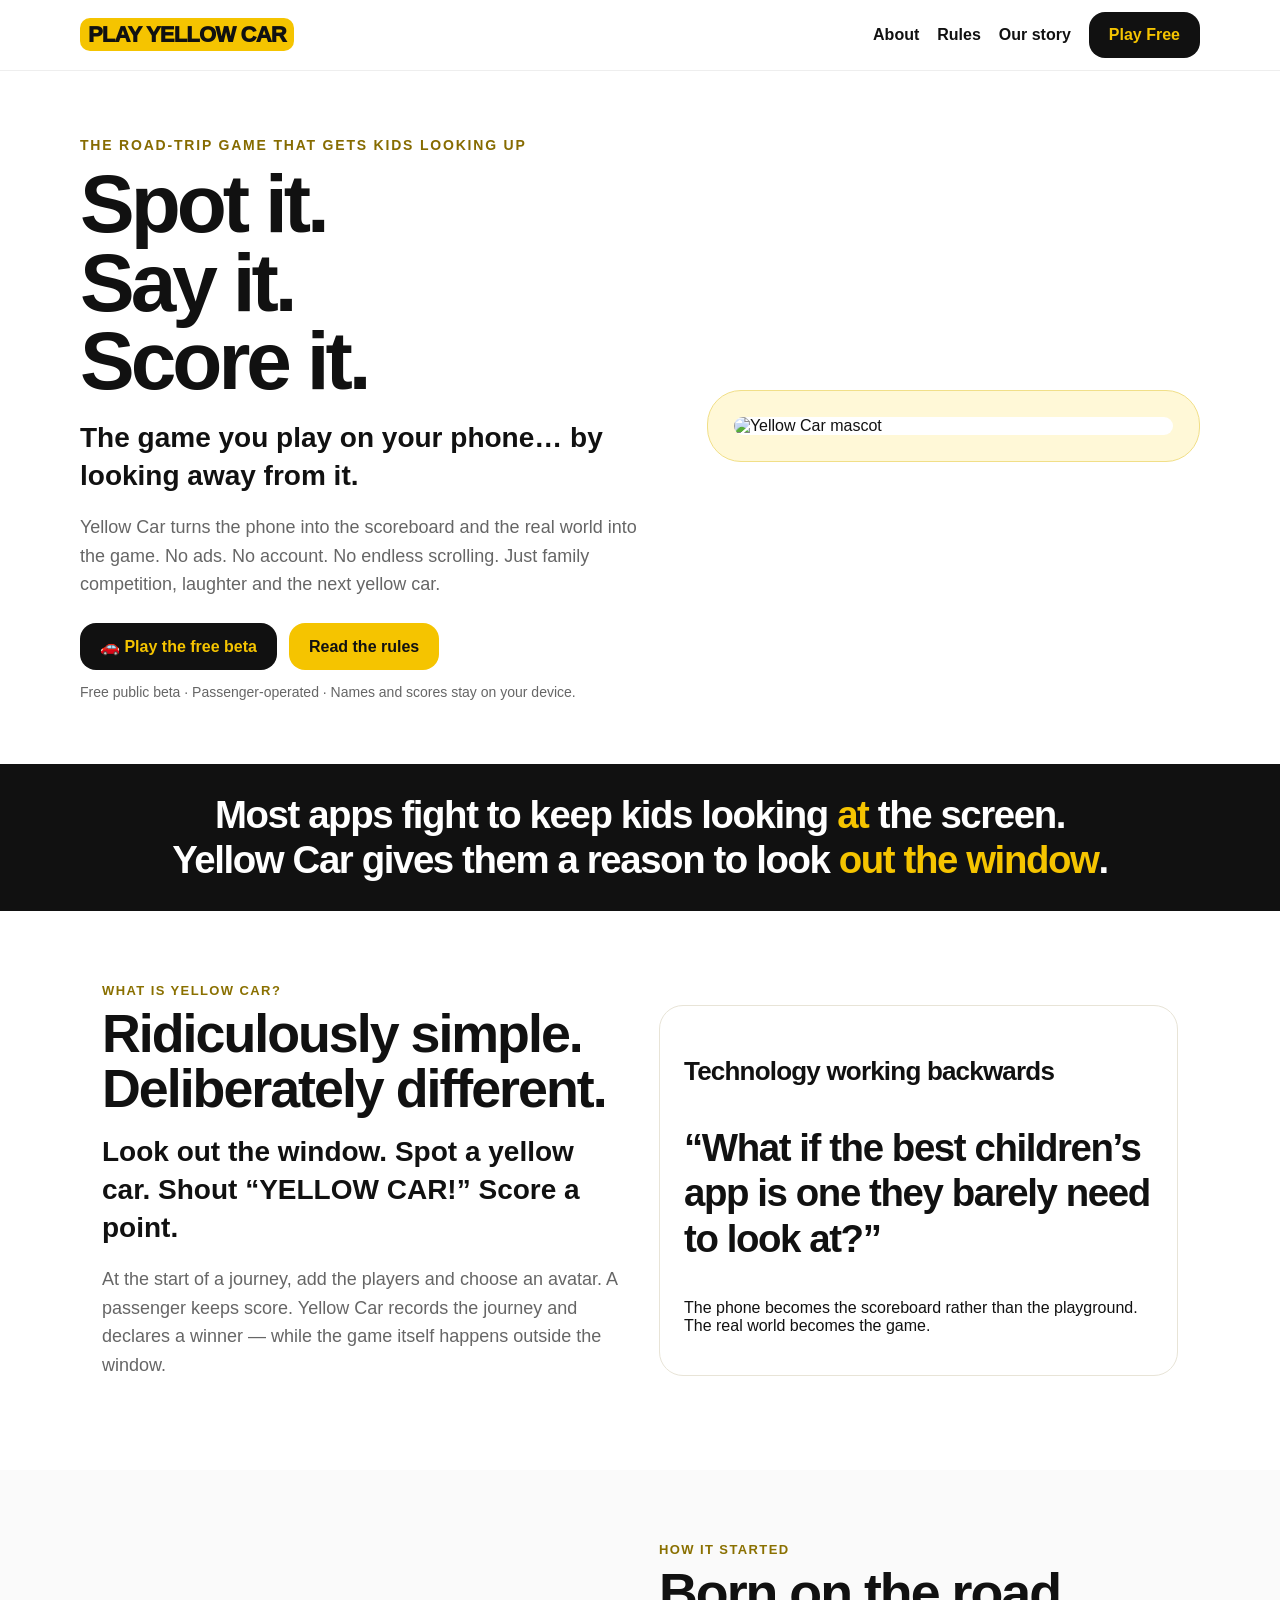
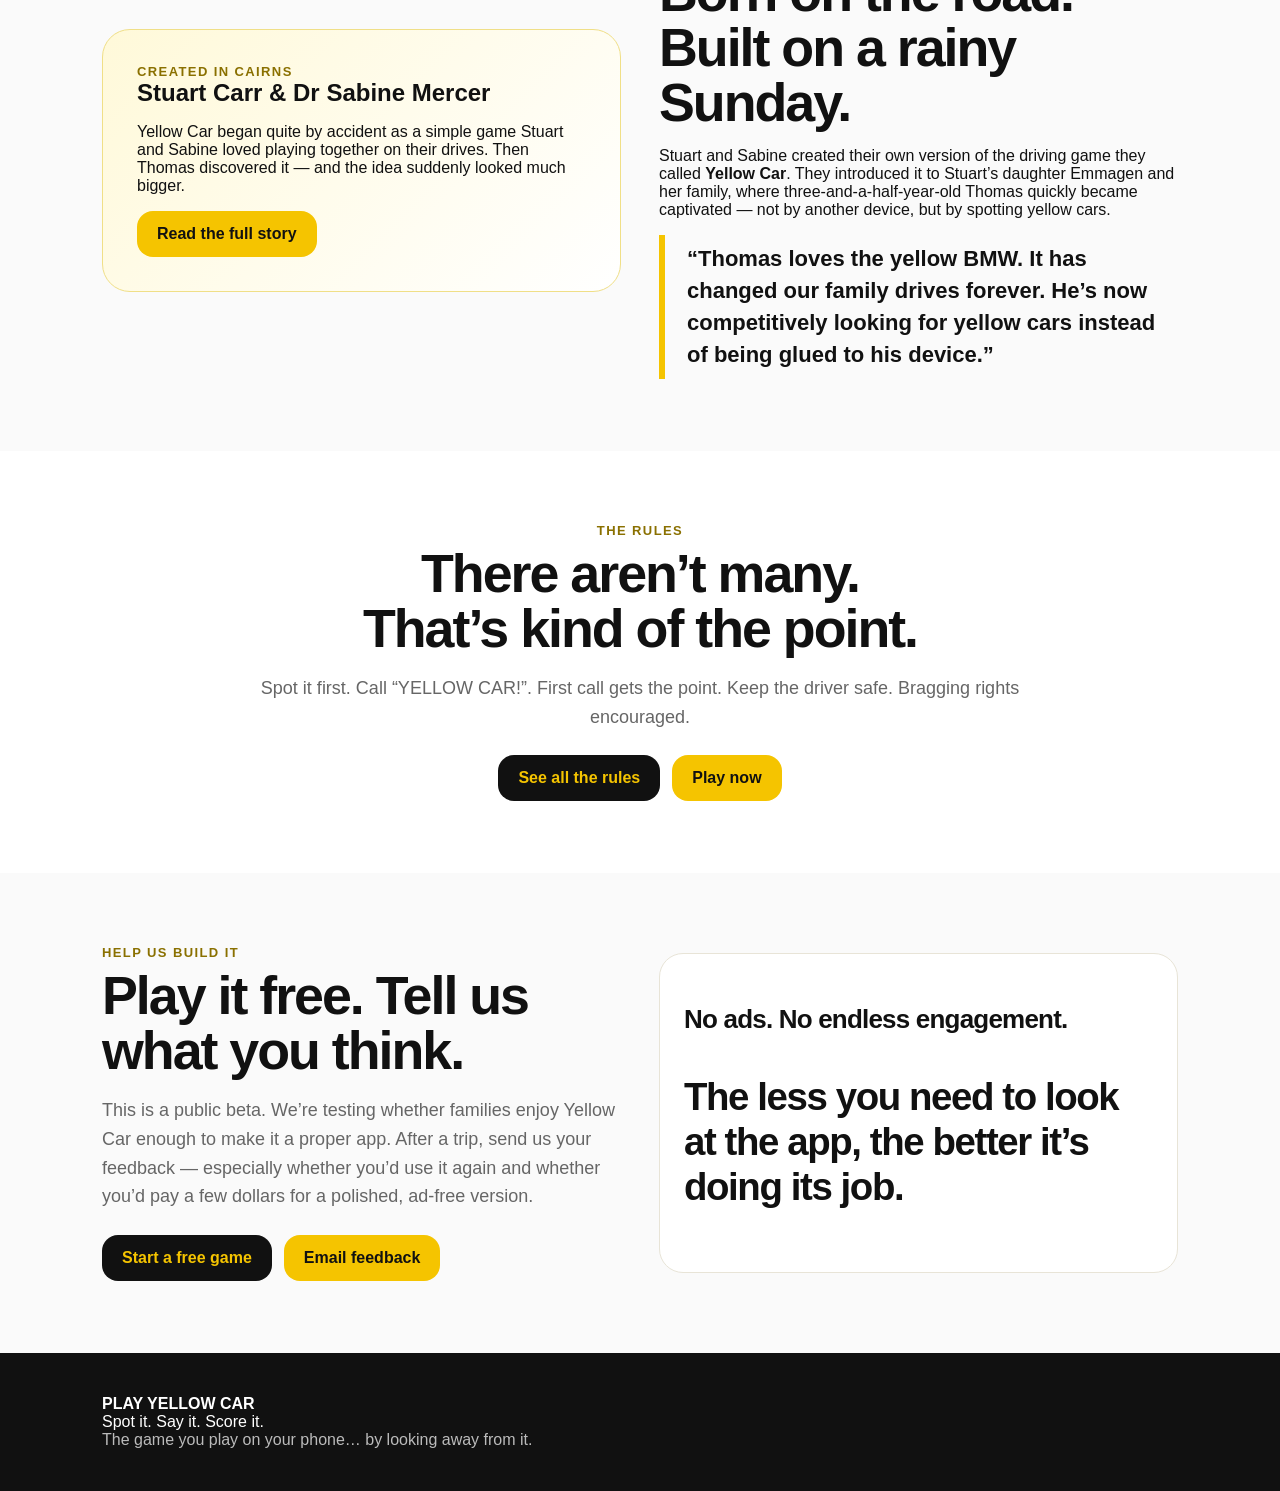
==== index.html @ 07b1abd7 "Add public landing page" ====
<!doctype html>
<html lang="en">
<head>
<meta charset="utf-8"><meta name="viewport" content="width=device-width,initial-scale=1,viewport-fit=cover"><meta name="theme-color" content="#f5c400">
<title>Play Yellow Car — Spot it. Say it. Score it.</title>
<meta name="description" content="The family road-trip game you play on your phone by looking away from it. Play Yellow Car free.">
<link rel="manifest" href="manifest.webmanifest"><link rel="stylesheet" href="styles.css">
<link rel="apple-touch-icon" href="https://raw.githubusercontent.com/thestuminator/Yellow-Car/main/yellow-car-bmw.png">
</head><body>
<nav class="nav"><div class="wrap navin"><a class="brand" href="./"><span>PLAY YELLOW CAR</span></a><div class="navlinks"><a href="#about">About</a><a href="rules/">Rules</a><a href="#story">Our story</a><a class="btn btn-dark" href="play/">Play Free</a></div></div></nav>
<header class="wrap hero">
<div><div class="kicker">The road-trip game that gets kids looking up</div><h1>Spot it.<br>Say it.<br>Score it.</h1><p class="lead">The game you play on your phone… by looking away from it.</p><p class="sublead">Yellow Car turns the phone into the scoreboard and the real world into the game. No ads. No account. No endless scrolling. Just family competition, laughter and the next yellow car.</p><div class="actions"><a class="btn btn-dark" href="play/">🚗 Play the free beta</a><a class="btn btn-yellow" href="rules/">Read the rules</a></div><p class="small">Free public beta · Passenger-operated · Names and scores stay on your device.</p></div>
<div class="hero-card"><img src="https://raw.githubusercontent.com/thestuminator/Yellow-Car/main/yellow-car-bmw.png" alt="Yellow Car mascot"></div>
</header>
<section class="strip"><div class="wrap"><div class="bigquote">Most apps fight to keep kids looking <strong>at</strong> the screen.<br>Yellow Car gives them a reason to look <strong>out the window</strong>.</div></div></section>
<section id="about" class="section"><div class="wrap grid2"><div><div class="eyebrow">What is Yellow Car?</div><h2>Ridiculously simple. Deliberately different.</h2><p class="lead">Look out the window. Spot a yellow car. Shout “YELLOW CAR!” Score a point.</p><p class="sublead">At the start of a journey, add the players and choose an avatar. A passenger keeps score. Yellow Car records the journey and declares a winner — while the game itself happens outside the window.</p></div><div class="card"><h3>Technology working backwards</h3><p class="bigquote">“What if the best children’s app is one they barely need to look at?”</p><p>The phone becomes the scoreboard rather than the playground. The real world becomes the game.</p></div></div></section>
<section id="story" class="section alt"><div class="wrap grid2"><div class="founders"><div class="eyebrow">Created in Cairns</div><strong>Stuart Carr & Dr Sabine Mercer</strong><p>Yellow Car began quite by accident as a simple game Stuart and Sabine loved playing together on their drives. Then Thomas discovered it — and the idea suddenly looked much bigger.</p><a class="btn btn-yellow" href="about/">Read the full story</a></div><div><div class="eyebrow">How it started</div><h2>Born on the road. Built on a rainy Sunday.</h2><p>Stuart and Sabine created their own version of the driving game they called <strong>Yellow Car</strong>. They introduced it to Stuart’s daughter Emmagen and her family, where three-and-a-half-year-old Thomas quickly became captivated — not by another device, but by spotting yellow cars.</p><div class="quote">“Thomas loves the yellow BMW. It has changed our family drives forever. He’s now competitively looking for yellow cars instead of being glued to his device.”</div></div></div></section>
<section class="section"><div class="wrap center"><div class="eyebrow">The rules</div><h2>There aren’t many.<br>That’s kind of the point.</h2><p class="sublead" style="margin:auto">Spot it first. Call “YELLOW CAR!”. First call gets the point. Keep the driver safe. Bragging rights encouraged.</p><div class="actions" style="justify-content:center"><a class="btn btn-dark" href="rules/">See all the rules</a><a class="btn btn-yellow" href="play/">Play now</a></div></div></section>
<section class="section alt"><div class="wrap grid2"><div><div class="eyebrow">Help us build it</div><h2>Play it free. Tell us what you think.</h2><p class="sublead">This is a public beta. We’re testing whether families enjoy Yellow Car enough to make it a proper app. After a trip, send us your feedback — especially whether you’d use it again and whether you’d pay a few dollars for a polished, ad-free version.</p><div class="actions"><a class="btn btn-dark" href="play/">Start a free game</a><a class="btn btn-yellow" href="mailto:feedback@playyellowcar.com?subject=Play%20Yellow%20Car%20Beta%20Feedback">Email feedback</a></div></div><div class="card"><h3>No ads. No endless engagement.</h3><p class="bigquote">The less you need to look at the app, the better it’s doing its job.</p></div></div></section>
<footer class="footer"><div class="wrap"><strong>PLAY YELLOW CAR</strong><br>Spot it. Say it. Score it.<br><span style="color:#bbb">The game you play on your phone… by looking away from it.</span></div></footer>
<script>if('serviceWorker'in navigator)navigator.serviceWorker.register('sw.js');</script>
</body></html>
---- styles.css ----
:root{--yellow:#f5c400;--ink:#111;--muted:#666;--soft:#fff8d7;--line:#e8e4d7}
*{box-sizing:border-box}html{scroll-behavior:smooth}body{margin:0;font-family:-apple-system,BlinkMacSystemFont,"Segoe UI",Roboto,Arial,sans-serif;color:var(--ink);background:#fff}a{color:inherit}img{max-width:100%;display:block}
.wrap{max-width:1120px;margin:auto;padding:0 22px}.nav{position:sticky;top:0;z-index:20;background:rgba(255,255,255,.95);backdrop-filter:blur(12px);border-bottom:1px solid #eee}.navin{display:flex;align-items:center;justify-content:space-between;gap:18px;padding:12px 0}.brand{font-weight:950;letter-spacing:-.8px;text-decoration:none;font-size:22px}.brand span{background:var(--yellow);padding:4px 8px;border-radius:10px}.navlinks{display:flex;gap:18px;align-items:center;flex-wrap:wrap}.navlinks a{text-decoration:none;font-weight:750}
.btn{display:inline-flex;align-items:center;justify-content:center;border:0;border-radius:16px;padding:14px 20px;font-weight:900;text-decoration:none;cursor:pointer}.btn-dark{background:#111;color:var(--yellow)}.btn-yellow{background:var(--yellow);color:#111}
.hero{display:grid;grid-template-columns:1.08fr .92fr;gap:48px;align-items:center;padding:66px 0 50px}.kicker{font-size:14px;text-transform:uppercase;letter-spacing:1.8px;font-weight:900;color:#866b00}h1{font-size:clamp(46px,7vw,82px);line-height:.96;letter-spacing:-4px;margin:12px 0 18px}.lead{font-size:clamp(20px,2.3vw,28px);line-height:1.35;font-weight:760;margin:0 0 14px}.sublead{font-size:18px;line-height:1.6;color:var(--muted);max-width:760px}.hero-card{background:var(--soft);border:1px solid #f1df88;border-radius:34px;padding:26px}.hero-card img{width:100%;border-radius:26px;background:white}.actions{display:flex;gap:12px;flex-wrap:wrap;margin-top:24px}
.strip{background:#111;color:#fff;padding:28px 0}.strip .wrap{text-align:center}.strip strong{color:var(--yellow)}.bigquote{font-size:clamp(26px,3vw,40px);line-height:1.18;font-weight:900;letter-spacing:-1.4px}
.section{padding:72px 0}.section.alt{background:#fafafa}.eyebrow{font-weight:900;color:#8a7000;text-transform:uppercase;letter-spacing:1.4px;font-size:13px}h2{font-size:clamp(34px,4.2vw,54px);letter-spacing:-2px;line-height:1.02;margin:8px 0 18px}h3{font-size:26px;letter-spacing:-.8px}.grid2{display:grid;grid-template-columns:1fr 1fr;gap:38px;align-items:center}.grid3{display:grid;grid-template-columns:repeat(3,1fr);gap:20px}.card{border:1px solid var(--line);border-radius:24px;padding:24px;background:#fff}.quote{border-left:6px solid var(--yellow);padding:8px 0 8px 22px;font-size:22px;font-weight:760;line-height:1.45}.small{font-size:14px;color:var(--muted)}.center{text-align:center}.footer{background:#111;color:#fff;padding:42px 0}.footer a{color:var(--yellow)}
.founders{background:linear-gradient(135deg,#fff9d9,#fff);border:1px solid #f0df87;border-radius:28px;padding:34px}.founders strong{font-size:24px}
.gamewrap{max-width:680px;margin:auto;padding:26px 18px 50px}.gamehead{text-align:center}.mascot{width:min(260px,78vw);margin:4px auto 8px}.panel{border:1px solid #ddd;border-radius:26px;padding:20px;margin-top:16px;background:#fff}.playerrow{display:grid;grid-template-columns:56px 1fr auto;gap:12px;align-items:center;padding:12px 0;border-bottom:1px solid #eee}.avatarbtn{font-size:30px;width:50px;height:50px;border-radius:50%;border:1px solid #ccc;background:#fff}.nameinput{width:100%;font-size:18px;padding:12px 14px;border:1px solid #ccc;border-radius:14px}.remove{border:0;background:#fff;font-size:24px}.avatargrid{display:grid;grid-template-columns:repeat(8,1fr);gap:8px;margin:10px 0}.avatargrid button{font-size:28px;border:1px solid #ddd;border-radius:12px;background:#fff;padding:8px}.gamebar{display:flex;justify-content:space-between;gap:14px;align-items:flex-start}.total{font-size:32px;font-weight:950}.timer{border:1px solid #ddd;border-radius:12px;padding:8px 11px;font-weight:900}.scoreline{display:flex;align-items:center;justify-content:space-between;gap:12px;border:1px solid #ddd;border-radius:20px;padding:14px 16px;margin:10px 0}.scoremeta{font-size:21px;font-weight:900}.plus{width:58px;height:58px;border-radius:50%;border:0;background:var(--yellow);font-size:34px;font-weight:950}.flex2{display:grid;grid-template-columns:1fr 1fr;gap:10px}.hidden{display:none}.feedback label{display:block;font-weight:800;margin:14px 0 6px}.feedback select,.feedback textarea{width:100%;font-size:16px;border:1px solid #ccc;border-radius:12px;padding:12px}.rules{max-width:800px;margin:auto;counter-reset:rule}.rule{display:grid;grid-template-columns:54px 1fr;gap:18px;padding:22px 0;border-bottom:1px solid #eee}.rule:before{counter-increment:rule;content:counter(rule);display:grid;place-items:center;width:46px;height:46px;border-radius:50%;background:var(--yellow);font-weight:950;font-size:20px}.rule h3{margin:0 0 5px}.rule p{margin:0;color:#555;line-height:1.5}
@media(max-width:820px){.hero,.grid2,.grid3{grid-template-columns:1fr}.hero{padding-top:38px}.navlinks a:not(.btn){display:none}h1{letter-spacing:-2.5px}.avatargrid{grid-template-columns:repeat(6,1fr)}}
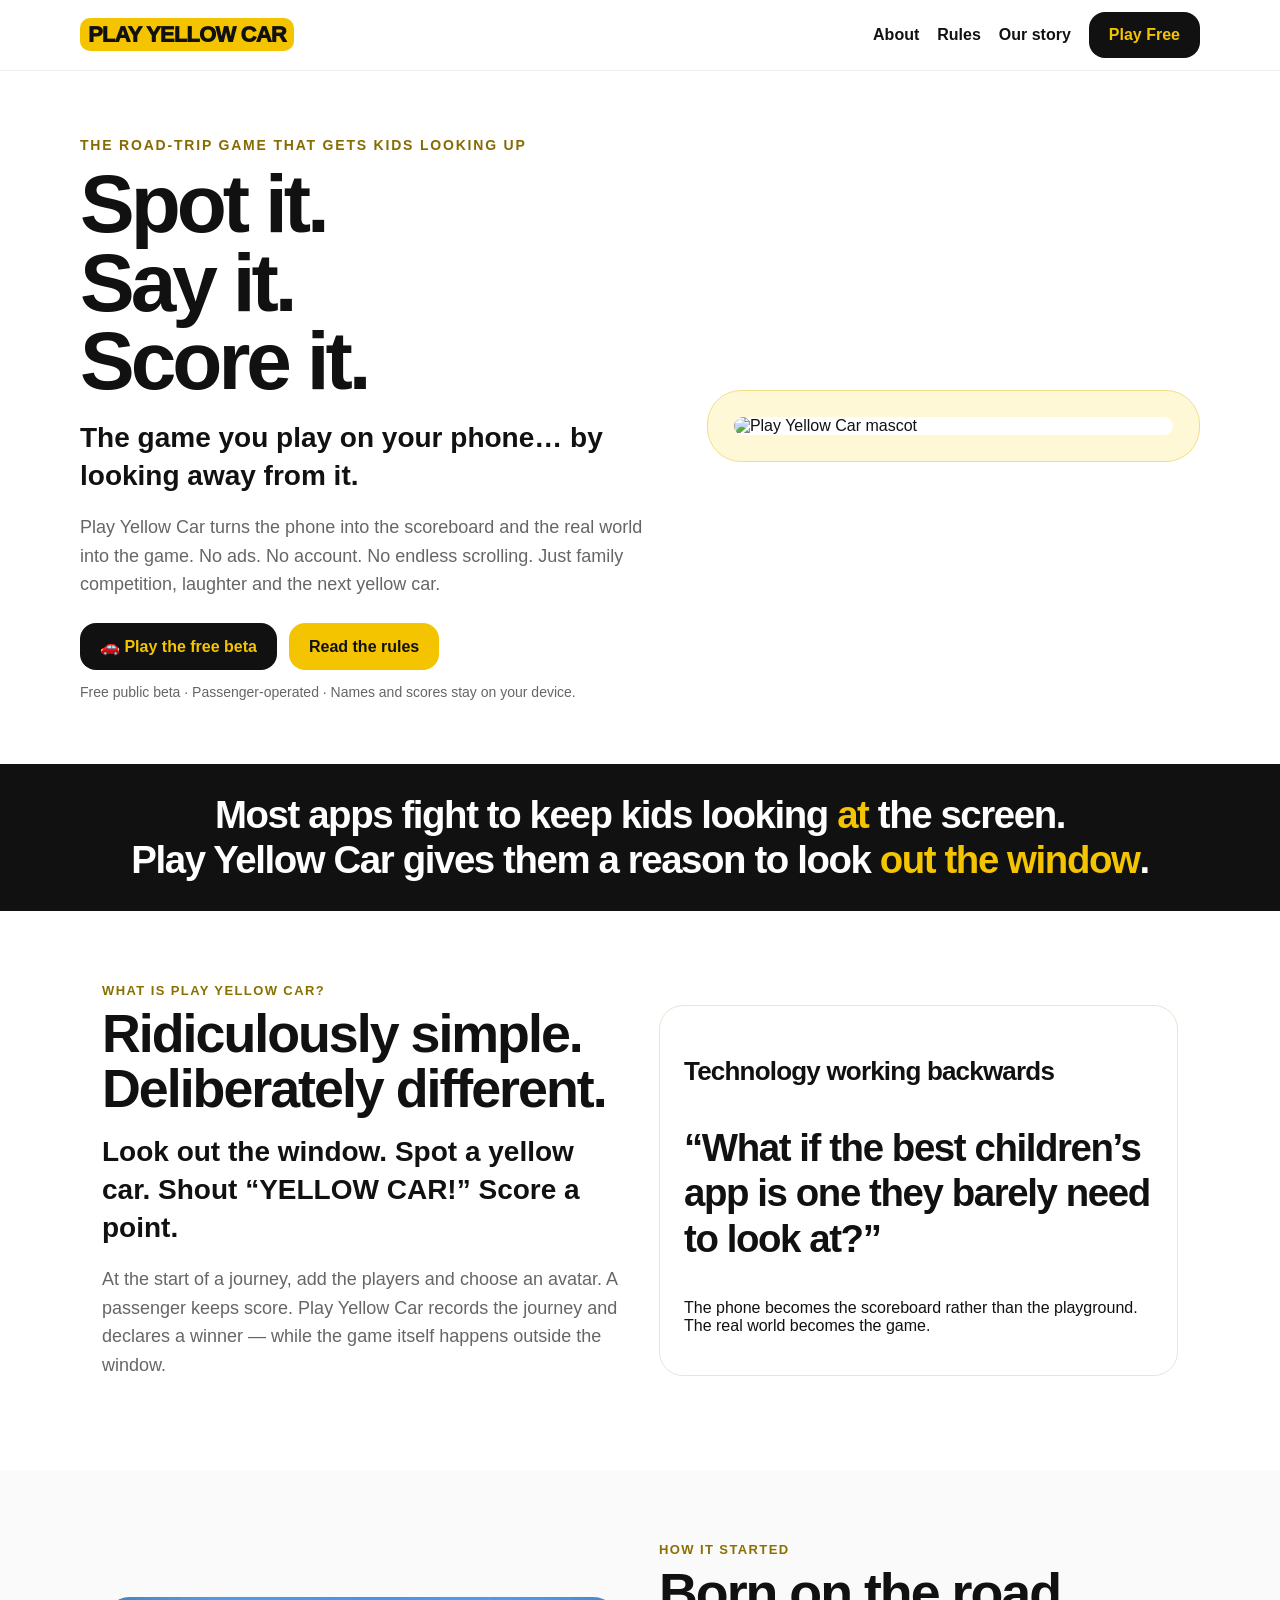
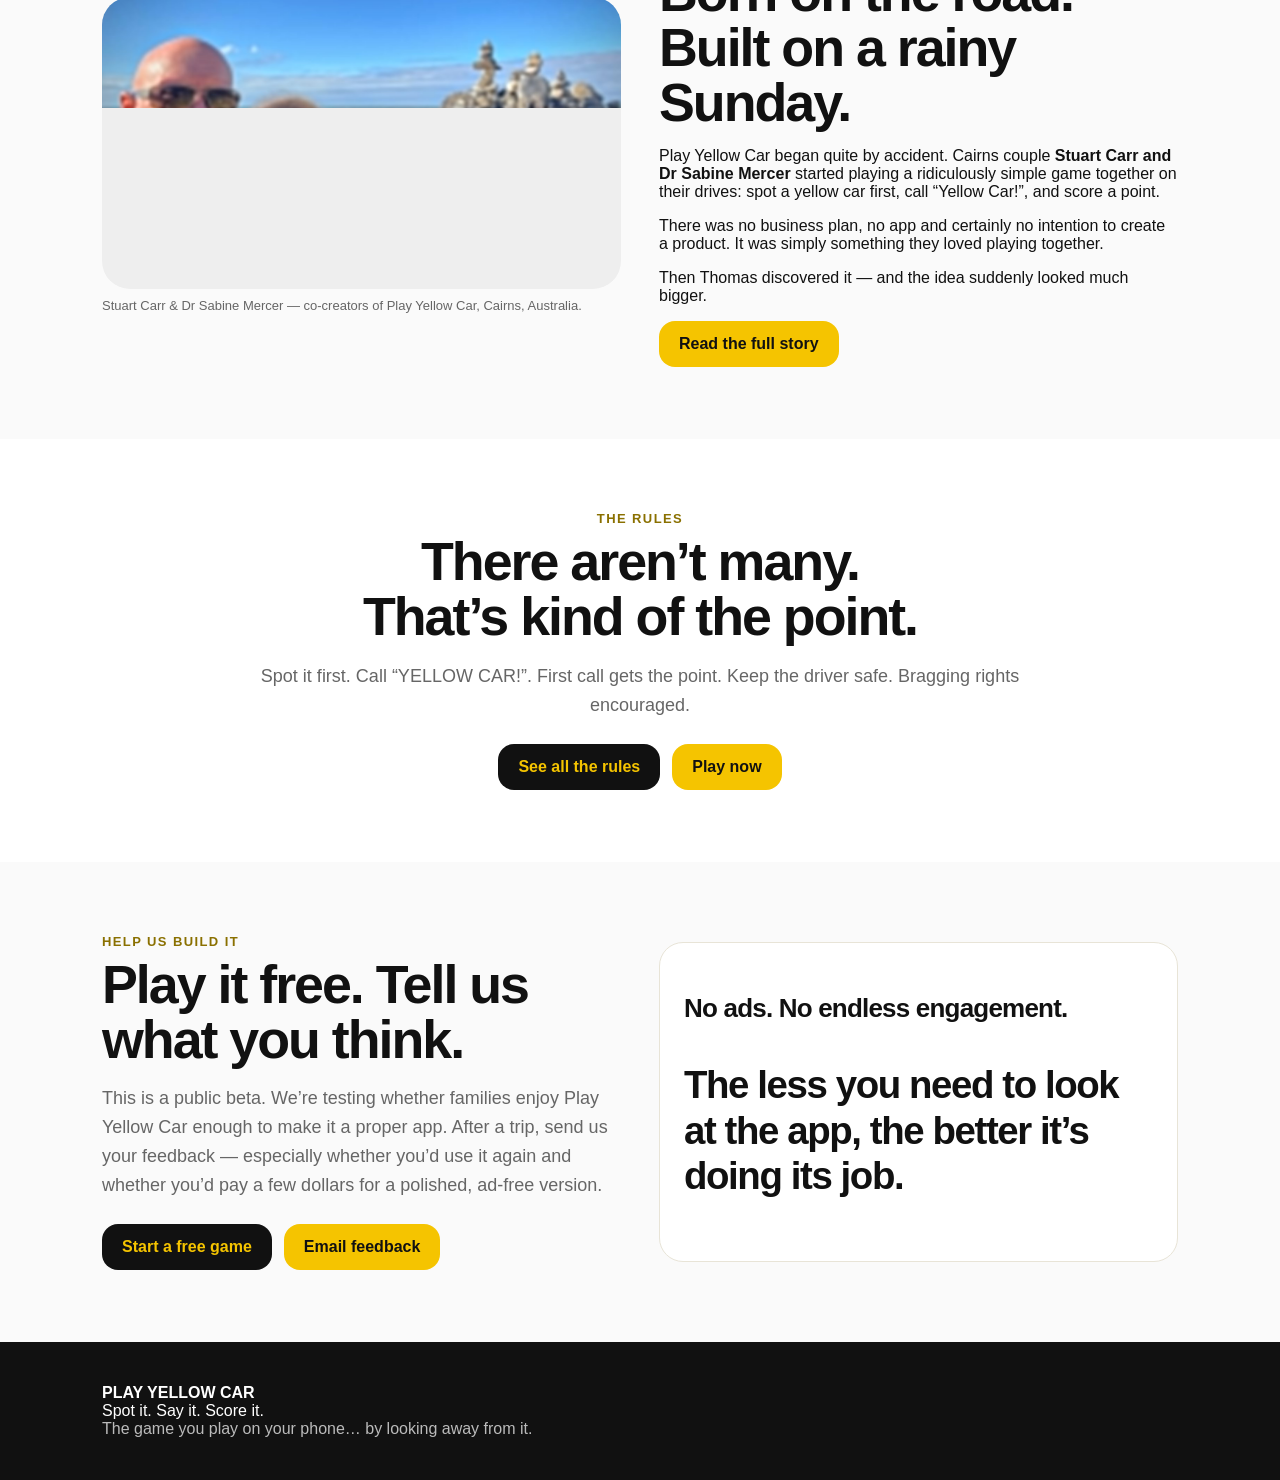
==== commit ec56327b: "Add founders photos and expanded Play Yellow Car story" ====
--- a/index.html
+++ b/index.html
@@ -1,22 +1,12 @@
 <!doctype html>
-<html lang="en">
-<head>
-<meta charset="utf-8"><meta name="viewport" content="width=device-width,initial-scale=1,viewport-fit=cover"><meta name="theme-color" content="#f5c400">
-<title>Play Yellow Car — Spot it. Say it. Score it.</title>
-<meta name="description" content="The family road-trip game you play on your phone by looking away from it. Play Yellow Car free.">
-<link rel="manifest" href="manifest.webmanifest"><link rel="stylesheet" href="styles.css">
-<link rel="apple-touch-icon" href="https://raw.githubusercontent.com/thestuminator/Yellow-Car/main/yellow-car-bmw.png">
-</head><body>
+<html lang="en"><head><meta charset="utf-8"><meta name="viewport" content="width=device-width,initial-scale=1,viewport-fit=cover"><meta name="theme-color" content="#f5c400">
+<title>Play Yellow Car — Spot it. Say it. Score it.</title><meta name="description" content="The family road-trip game you play on your phone by looking away from it. Play Yellow Car free.">
+<link rel="manifest" href="manifest.webmanifest"><link rel="stylesheet" href="styles.css"><link rel="apple-touch-icon" href="https://raw.githubusercontent.com/thestuminator/Yellow-Car/main/yellow-car-bmw.png"></head><body>
 <nav class="nav"><div class="wrap navin"><a class="brand" href="./"><span>PLAY YELLOW CAR</span></a><div class="navlinks"><a href="#about">About</a><a href="rules/">Rules</a><a href="#story">Our story</a><a class="btn btn-dark" href="play/">Play Free</a></div></div></nav>
-<header class="wrap hero">
-<div><div class="kicker">The road-trip game that gets kids looking up</div><h1>Spot it.<br>Say it.<br>Score it.</h1><p class="lead">The game you play on your phone… by looking away from it.</p><p class="sublead">Yellow Car turns the phone into the scoreboard and the real world into the game. No ads. No account. No endless scrolling. Just family competition, laughter and the next yellow car.</p><div class="actions"><a class="btn btn-dark" href="play/">🚗 Play the free beta</a><a class="btn btn-yellow" href="rules/">Read the rules</a></div><p class="small">Free public beta · Passenger-operated · Names and scores stay on your device.</p></div>
-<div class="hero-card"><img src="https://raw.githubusercontent.com/thestuminator/Yellow-Car/main/yellow-car-bmw.png" alt="Yellow Car mascot"></div>
-</header>
-<section class="strip"><div class="wrap"><div class="bigquote">Most apps fight to keep kids looking <strong>at</strong> the screen.<br>Yellow Car gives them a reason to look <strong>out the window</strong>.</div></div></section>
-<section id="about" class="section"><div class="wrap grid2"><div><div class="eyebrow">What is Yellow Car?</div><h2>Ridiculously simple. Deliberately different.</h2><p class="lead">Look out the window. Spot a yellow car. Shout “YELLOW CAR!” Score a point.</p><p class="sublead">At the start of a journey, add the players and choose an avatar. A passenger keeps score. Yellow Car records the journey and declares a winner — while the game itself happens outside the window.</p></div><div class="card"><h3>Technology working backwards</h3><p class="bigquote">“What if the best children’s app is one they barely need to look at?”</p><p>The phone becomes the scoreboard rather than the playground. The real world becomes the game.</p></div></div></section>
-<section id="story" class="section alt"><div class="wrap grid2"><div class="founders"><div class="eyebrow">Created in Cairns</div><strong>Stuart Carr & Dr Sabine Mercer</strong><p>Yellow Car began quite by accident as a simple game Stuart and Sabine loved playing together on their drives. Then Thomas discovered it — and the idea suddenly looked much bigger.</p><a class="btn btn-yellow" href="about/">Read the full story</a></div><div><div class="eyebrow">How it started</div><h2>Born on the road. Built on a rainy Sunday.</h2><p>Stuart and Sabine created their own version of the driving game they called <strong>Yellow Car</strong>. They introduced it to Stuart’s daughter Emmagen and her family, where three-and-a-half-year-old Thomas quickly became captivated — not by another device, but by spotting yellow cars.</p><div class="quote">“Thomas loves the yellow BMW. It has changed our family drives forever. He’s now competitively looking for yellow cars instead of being glued to his device.”</div></div></div></section>
+<header class="wrap hero"><div><div class="kicker">The road-trip game that gets kids looking up</div><h1>Spot it.<br>Say it.<br>Score it.</h1><p class="lead">The game you play on your phone… by looking away from it.</p><p class="sublead">Play Yellow Car turns the phone into the scoreboard and the real world into the game. No ads. No account. No endless scrolling. Just family competition, laughter and the next yellow car.</p><div class="actions"><a class="btn btn-dark" href="play/">🚗 Play the free beta</a><a class="btn btn-yellow" href="rules/">Read the rules</a></div><p class="small">Free public beta · Passenger-operated · Names and scores stay on your device.</p></div><div class="hero-card"><img src="https://raw.githubusercontent.com/thestuminator/Yellow-Car/main/yellow-car-bmw.png" alt="Play Yellow Car mascot"></div></header>
+<section class="strip"><div class="wrap"><div class="bigquote">Most apps fight to keep kids looking <strong>at</strong> the screen.<br>Play Yellow Car gives them a reason to look <strong>out the window</strong>.</div></div></section>
+<section id="about" class="section"><div class="wrap grid2"><div><div class="eyebrow">What is Play Yellow Car?</div><h2>Ridiculously simple. Deliberately different.</h2><p class="lead">Look out the window. Spot a yellow car. Shout “YELLOW CAR!” Score a point.</p><p class="sublead">At the start of a journey, add the players and choose an avatar. A passenger keeps score. Play Yellow Car records the journey and declares a winner — while the game itself happens outside the window.</p></div><div class="card"><h3>Technology working backwards</h3><p class="bigquote">“What if the best children’s app is one they barely need to look at?”</p><p>The phone becomes the scoreboard rather than the playground. The real world becomes the game.</p></div></div></section>
+<section id="story" class="section alt"><div class="wrap grid2"><div><div class="story-photo coast"><img src="assets/founders-coast.jpg" alt="Stuart Carr and Dr Sabine Mercer"></div><div class="caption">Stuart Carr & Dr Sabine Mercer — co-creators of Play Yellow Car, Cairns, Australia.</div></div><div><div class="eyebrow">How it started</div><h2>Born on the road. Built on a rainy Sunday.</h2><p>Play Yellow Car began quite by accident. Cairns couple <strong>Stuart Carr and Dr Sabine Mercer</strong> started playing a ridiculously simple game together on their drives: spot a yellow car first, call “Yellow Car!”, and score a point.</p><p>There was no business plan, no app and certainly no intention to create a product. It was simply something they loved playing together.</p><p>Then Thomas discovered it — and the idea suddenly looked much bigger.</p><a class="btn btn-yellow" href="about/">Read the full story</a></div></div></section>
 <section class="section"><div class="wrap center"><div class="eyebrow">The rules</div><h2>There aren’t many.<br>That’s kind of the point.</h2><p class="sublead" style="margin:auto">Spot it first. Call “YELLOW CAR!”. First call gets the point. Keep the driver safe. Bragging rights encouraged.</p><div class="actions" style="justify-content:center"><a class="btn btn-dark" href="rules/">See all the rules</a><a class="btn btn-yellow" href="play/">Play now</a></div></div></section>
-<section class="section alt"><div class="wrap grid2"><div><div class="eyebrow">Help us build it</div><h2>Play it free. Tell us what you think.</h2><p class="sublead">This is a public beta. We’re testing whether families enjoy Yellow Car enough to make it a proper app. After a trip, send us your feedback — especially whether you’d use it again and whether you’d pay a few dollars for a polished, ad-free version.</p><div class="actions"><a class="btn btn-dark" href="play/">Start a free game</a><a class="btn btn-yellow" href="mailto:feedback@playyellowcar.com?subject=Play%20Yellow%20Car%20Beta%20Feedback">Email feedback</a></div></div><div class="card"><h3>No ads. No endless engagement.</h3><p class="bigquote">The less you need to look at the app, the better it’s doing its job.</p></div></div></section>
-<footer class="footer"><div class="wrap"><strong>PLAY YELLOW CAR</strong><br>Spot it. Say it. Score it.<br><span style="color:#bbb">The game you play on your phone… by looking away from it.</span></div></footer>
-<script>if('serviceWorker'in navigator)navigator.serviceWorker.register('sw.js');</script>
-</body></html>+<section class="section alt"><div class="wrap grid2"><div><div class="eyebrow">Help us build it</div><h2>Play it free. Tell us what you think.</h2><p class="sublead">This is a public beta. We’re testing whether families enjoy Play Yellow Car enough to make it a proper app. After a trip, send us your feedback — especially whether you’d use it again and whether you’d pay a few dollars for a polished, ad-free version.</p><div class="actions"><a class="btn btn-dark" href="play/">Start a free game</a><a class="btn btn-yellow" href="mailto:feedback@playyellowcar.com?subject=Play%20Yellow%20Car%20Beta%20Feedback">Email feedback</a></div></div><div class="card"><h3>No ads. No endless engagement.</h3><p class="bigquote">The less you need to look at the app, the better it’s doing its job.</p></div></div></section>
+<footer class="footer"><div class="wrap"><strong>PLAY YELLOW CAR</strong><br>Spot it. Say it. Score it.<br><span style="color:#bbb">The game you play on your phone… by looking away from it.</span></div></footer><script>if('serviceWorker'in navigator)navigator.serviceWorker.register('sw.js');</script></body></html>
--- a/styles.css
+++ b/styles.css
@@ -5,6 +5,6 @@
 .hero{display:grid;grid-template-columns:1.08fr .92fr;gap:48px;align-items:center;padding:66px 0 50px}.kicker{font-size:14px;text-transform:uppercase;letter-spacing:1.8px;font-weight:900;color:#866b00}h1{font-size:clamp(46px,7vw,82px);line-height:.96;letter-spacing:-4px;margin:12px 0 18px}.lead{font-size:clamp(20px,2.3vw,28px);line-height:1.35;font-weight:760;margin:0 0 14px}.sublead{font-size:18px;line-height:1.6;color:var(--muted);max-width:760px}.hero-card{background:var(--soft);border:1px solid #f1df88;border-radius:34px;padding:26px}.hero-card img{width:100%;border-radius:26px;background:white}.actions{display:flex;gap:12px;flex-wrap:wrap;margin-top:24px}
 .strip{background:#111;color:#fff;padding:28px 0}.strip .wrap{text-align:center}.strip strong{color:var(--yellow)}.bigquote{font-size:clamp(26px,3vw,40px);line-height:1.18;font-weight:900;letter-spacing:-1.4px}
 .section{padding:72px 0}.section.alt{background:#fafafa}.eyebrow{font-weight:900;color:#8a7000;text-transform:uppercase;letter-spacing:1.4px;font-size:13px}h2{font-size:clamp(34px,4.2vw,54px);letter-spacing:-2px;line-height:1.02;margin:8px 0 18px}h3{font-size:26px;letter-spacing:-.8px}.grid2{display:grid;grid-template-columns:1fr 1fr;gap:38px;align-items:center}.grid3{display:grid;grid-template-columns:repeat(3,1fr);gap:20px}.card{border:1px solid var(--line);border-radius:24px;padding:24px;background:#fff}.quote{border-left:6px solid var(--yellow);padding:8px 0 8px 22px;font-size:22px;font-weight:760;line-height:1.45}.small{font-size:14px;color:var(--muted)}.center{text-align:center}.footer{background:#111;color:#fff;padding:42px 0}.footer a{color:var(--yellow)}
-.founders{background:linear-gradient(135deg,#fff9d9,#fff);border:1px solid #f0df87;border-radius:28px;padding:34px}.founders strong{font-size:24px}
+.founders{background:linear-gradient(135deg,#fff9d9,#fff);border:1px solid #f0df87;border-radius:28px;padding:34px}.founders strong{font-size:24px}.story-photo{border-radius:28px;overflow:hidden;background:#eee}.story-photo img{width:100%;height:100%;object-fit:cover}.story-photo.coast{aspect-ratio:16/9}.story-photo.portrait{aspect-ratio:5/4}.caption{font-size:13px;color:var(--muted);margin-top:9px}.story-body{max-width:820px;margin:0 auto}.story-body p{font-size:18px;line-height:1.7}.pull{font-size:clamp(26px,3vw,38px);font-weight:900;line-height:1.18;letter-spacing:-1.2px;margin:34px 0}.founder-name{font-size:clamp(28px,3vw,40px);font-weight:950;letter-spacing:-1.2px;margin:8px 0}
 .gamewrap{max-width:680px;margin:auto;padding:26px 18px 50px}.gamehead{text-align:center}.mascot{width:min(260px,78vw);margin:4px auto 8px}.panel{border:1px solid #ddd;border-radius:26px;padding:20px;margin-top:16px;background:#fff}.playerrow{display:grid;grid-template-columns:56px 1fr auto;gap:12px;align-items:center;padding:12px 0;border-bottom:1px solid #eee}.avatarbtn{font-size:30px;width:50px;height:50px;border-radius:50%;border:1px solid #ccc;background:#fff}.nameinput{width:100%;font-size:18px;padding:12px 14px;border:1px solid #ccc;border-radius:14px}.remove{border:0;background:#fff;font-size:24px}.avatargrid{display:grid;grid-template-columns:repeat(8,1fr);gap:8px;margin:10px 0}.avatargrid button{font-size:28px;border:1px solid #ddd;border-radius:12px;background:#fff;padding:8px}.gamebar{display:flex;justify-content:space-between;gap:14px;align-items:flex-start}.total{font-size:32px;font-weight:950}.timer{border:1px solid #ddd;border-radius:12px;padding:8px 11px;font-weight:900}.scoreline{display:flex;align-items:center;justify-content:space-between;gap:12px;border:1px solid #ddd;border-radius:20px;padding:14px 16px;margin:10px 0}.scoremeta{font-size:21px;font-weight:900}.plus{width:58px;height:58px;border-radius:50%;border:0;background:var(--yellow);font-size:34px;font-weight:950}.flex2{display:grid;grid-template-columns:1fr 1fr;gap:10px}.hidden{display:none}.feedback label{display:block;font-weight:800;margin:14px 0 6px}.feedback select,.feedback textarea{width:100%;font-size:16px;border:1px solid #ccc;border-radius:12px;padding:12px}.rules{max-width:800px;margin:auto;counter-reset:rule}.rule{display:grid;grid-template-columns:54px 1fr;gap:18px;padding:22px 0;border-bottom:1px solid #eee}.rule:before{counter-increment:rule;content:counter(rule);display:grid;place-items:center;width:46px;height:46px;border-radius:50%;background:var(--yellow);font-weight:950;font-size:20px}.rule h3{margin:0 0 5px}.rule p{margin:0;color:#555;line-height:1.5}
-@media(max-width:820px){.hero,.grid2,.grid3{grid-template-columns:1fr}.hero{padding-top:38px}.navlinks a:not(.btn){display:none}h1{letter-spacing:-2.5px}.avatargrid{grid-template-columns:repeat(6,1fr)}}+@media(max-width:820px){.hero,.grid2,.grid3{grid-template-columns:1fr}.hero{padding-top:38px}.navlinks a:not(.btn){display:none}h1{letter-spacing:-2.5px}.avatargrid{grid-template-columns:repeat(6,1fr)}.story-photo.coast,.story-photo.portrait{aspect-ratio:auto}}
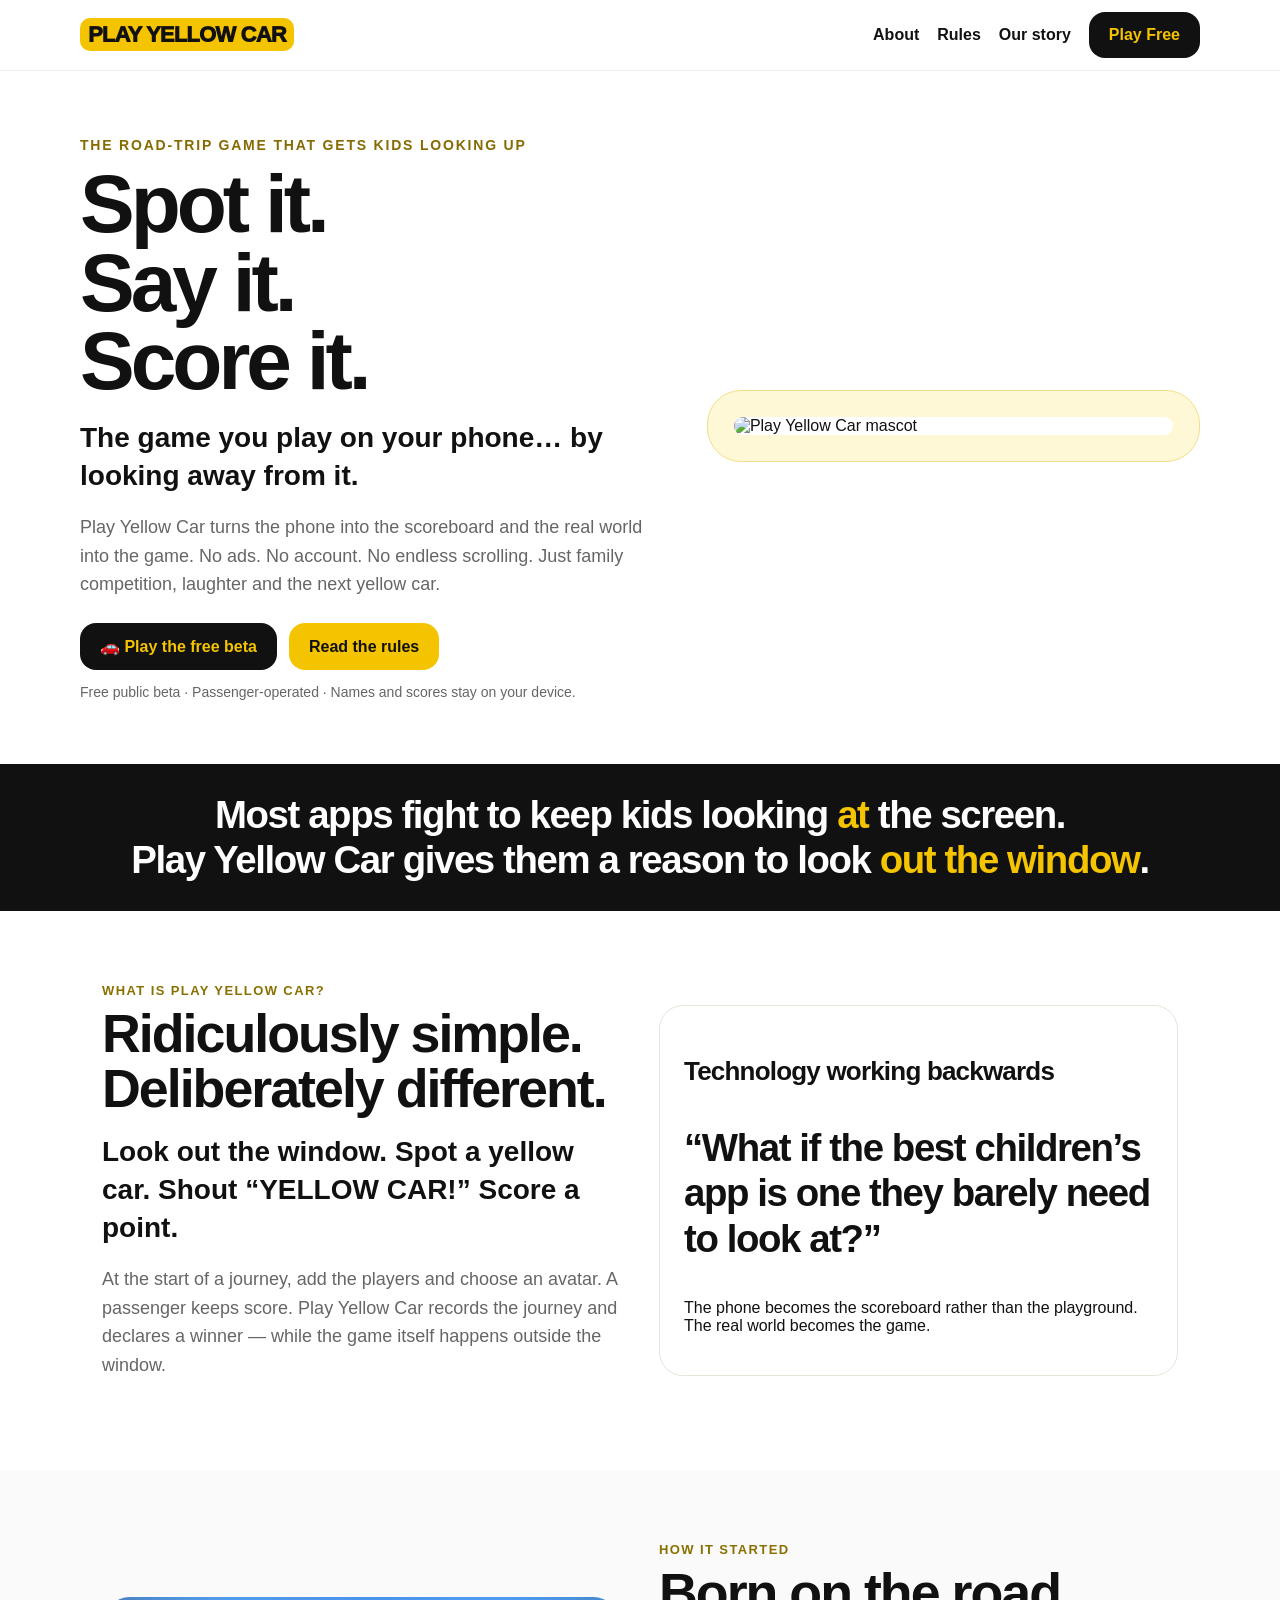
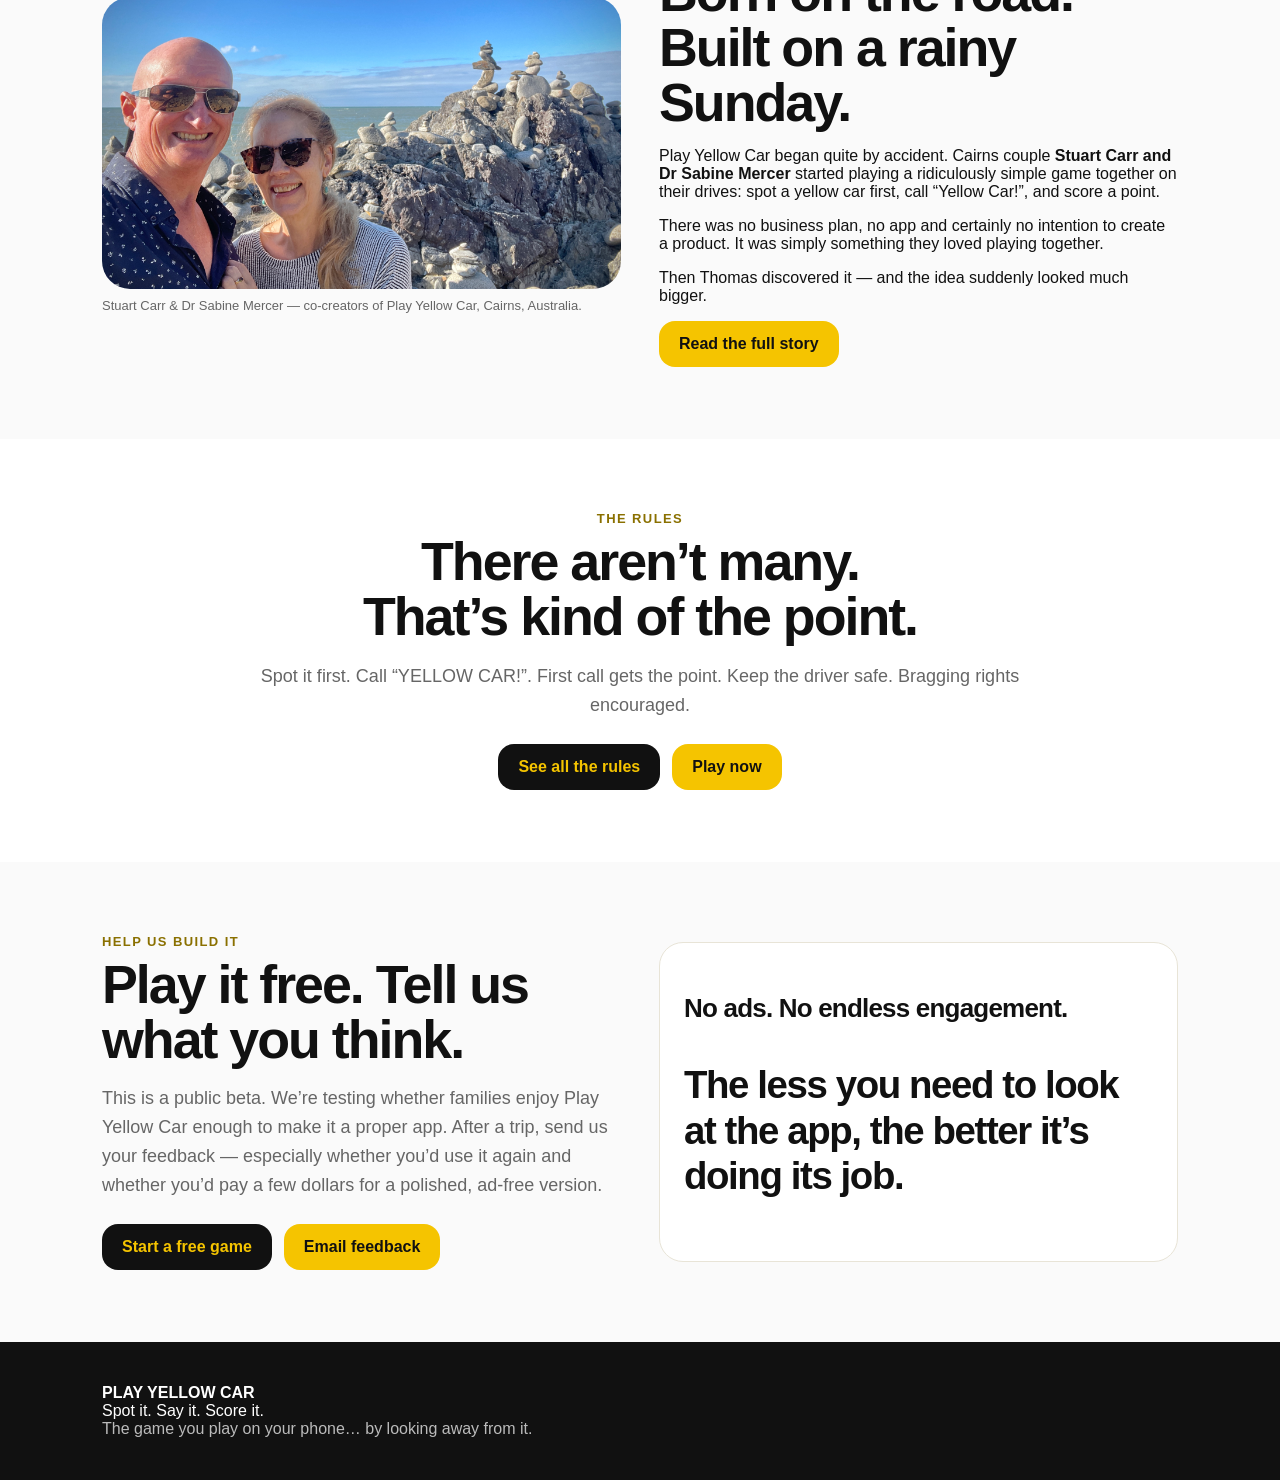
==== commit 1090390d: "Use full-resolution founders coast photo" ====
--- a/index.html
+++ b/index.html
@@ -6,7 +6,7 @@
 <header class="wrap hero"><div><div class="kicker">The road-trip game that gets kids looking up</div><h1>Spot it.<br>Say it.<br>Score it.</h1><p class="lead">The game you play on your phone… by looking away from it.</p><p class="sublead">Play Yellow Car turns the phone into the scoreboard and the real world into the game. No ads. No account. No endless scrolling. Just family competition, laughter and the next yellow car.</p><div class="actions"><a class="btn btn-dark" href="play/">🚗 Play the free beta</a><a class="btn btn-yellow" href="rules/">Read the rules</a></div><p class="small">Free public beta · Passenger-operated · Names and scores stay on your device.</p></div><div class="hero-card"><img src="https://raw.githubusercontent.com/thestuminator/Yellow-Car/main/yellow-car-bmw.png" alt="Play Yellow Car mascot"></div></header>
 <section class="strip"><div class="wrap"><div class="bigquote">Most apps fight to keep kids looking <strong>at</strong> the screen.<br>Play Yellow Car gives them a reason to look <strong>out the window</strong>.</div></div></section>
 <section id="about" class="section"><div class="wrap grid2"><div><div class="eyebrow">What is Play Yellow Car?</div><h2>Ridiculously simple. Deliberately different.</h2><p class="lead">Look out the window. Spot a yellow car. Shout “YELLOW CAR!” Score a point.</p><p class="sublead">At the start of a journey, add the players and choose an avatar. A passenger keeps score. Play Yellow Car records the journey and declares a winner — while the game itself happens outside the window.</p></div><div class="card"><h3>Technology working backwards</h3><p class="bigquote">“What if the best children’s app is one they barely need to look at?”</p><p>The phone becomes the scoreboard rather than the playground. The real world becomes the game.</p></div></div></section>
-<section id="story" class="section alt"><div class="wrap grid2"><div><div class="story-photo coast"><img src="assets/founders-coast.jpg" alt="Stuart Carr and Dr Sabine Mercer"></div><div class="caption">Stuart Carr & Dr Sabine Mercer — co-creators of Play Yellow Car, Cairns, Australia.</div></div><div><div class="eyebrow">How it started</div><h2>Born on the road. Built on a rainy Sunday.</h2><p>Play Yellow Car began quite by accident. Cairns couple <strong>Stuart Carr and Dr Sabine Mercer</strong> started playing a ridiculously simple game together on their drives: spot a yellow car first, call “Yellow Car!”, and score a point.</p><p>There was no business plan, no app and certainly no intention to create a product. It was simply something they loved playing together.</p><p>Then Thomas discovered it — and the idea suddenly looked much bigger.</p><a class="btn btn-yellow" href="about/">Read the full story</a></div></div></section>
+<section id="story" class="section alt"><div class="wrap grid2"><div><div class="story-photo coast"><img src="assets/founders-coast-original.jpg.JPG" alt="Stuart Carr and Dr Sabine Mercer"></div><div class="caption">Stuart Carr & Dr Sabine Mercer — co-creators of Play Yellow Car, Cairns, Australia.</div></div><div><div class="eyebrow">How it started</div><h2>Born on the road. Built on a rainy Sunday.</h2><p>Play Yellow Car began quite by accident. Cairns couple <strong>Stuart Carr and Dr Sabine Mercer</strong> started playing a ridiculously simple game together on their drives: spot a yellow car first, call “Yellow Car!”, and score a point.</p><p>There was no business plan, no app and certainly no intention to create a product. It was simply something they loved playing together.</p><p>Then Thomas discovered it — and the idea suddenly looked much bigger.</p><a class="btn btn-yellow" href="about/">Read the full story</a></div></div></section>
 <section class="section"><div class="wrap center"><div class="eyebrow">The rules</div><h2>There aren’t many.<br>That’s kind of the point.</h2><p class="sublead" style="margin:auto">Spot it first. Call “YELLOW CAR!”. First call gets the point. Keep the driver safe. Bragging rights encouraged.</p><div class="actions" style="justify-content:center"><a class="btn btn-dark" href="rules/">See all the rules</a><a class="btn btn-yellow" href="play/">Play now</a></div></div></section>
 <section class="section alt"><div class="wrap grid2"><div><div class="eyebrow">Help us build it</div><h2>Play it free. Tell us what you think.</h2><p class="sublead">This is a public beta. We’re testing whether families enjoy Play Yellow Car enough to make it a proper app. After a trip, send us your feedback — especially whether you’d use it again and whether you’d pay a few dollars for a polished, ad-free version.</p><div class="actions"><a class="btn btn-dark" href="play/">Start a free game</a><a class="btn btn-yellow" href="mailto:feedback@playyellowcar.com?subject=Play%20Yellow%20Car%20Beta%20Feedback">Email feedback</a></div></div><div class="card"><h3>No ads. No endless engagement.</h3><p class="bigquote">The less you need to look at the app, the better it’s doing its job.</p></div></div></section>
 <footer class="footer"><div class="wrap"><strong>PLAY YELLOW CAR</strong><br>Spot it. Say it. Score it.<br><span style="color:#bbb">The game you play on your phone… by looking away from it.</span></div></footer><script>if('serviceWorker'in navigator)navigator.serviceWorker.register('sw.js');</script></body></html>
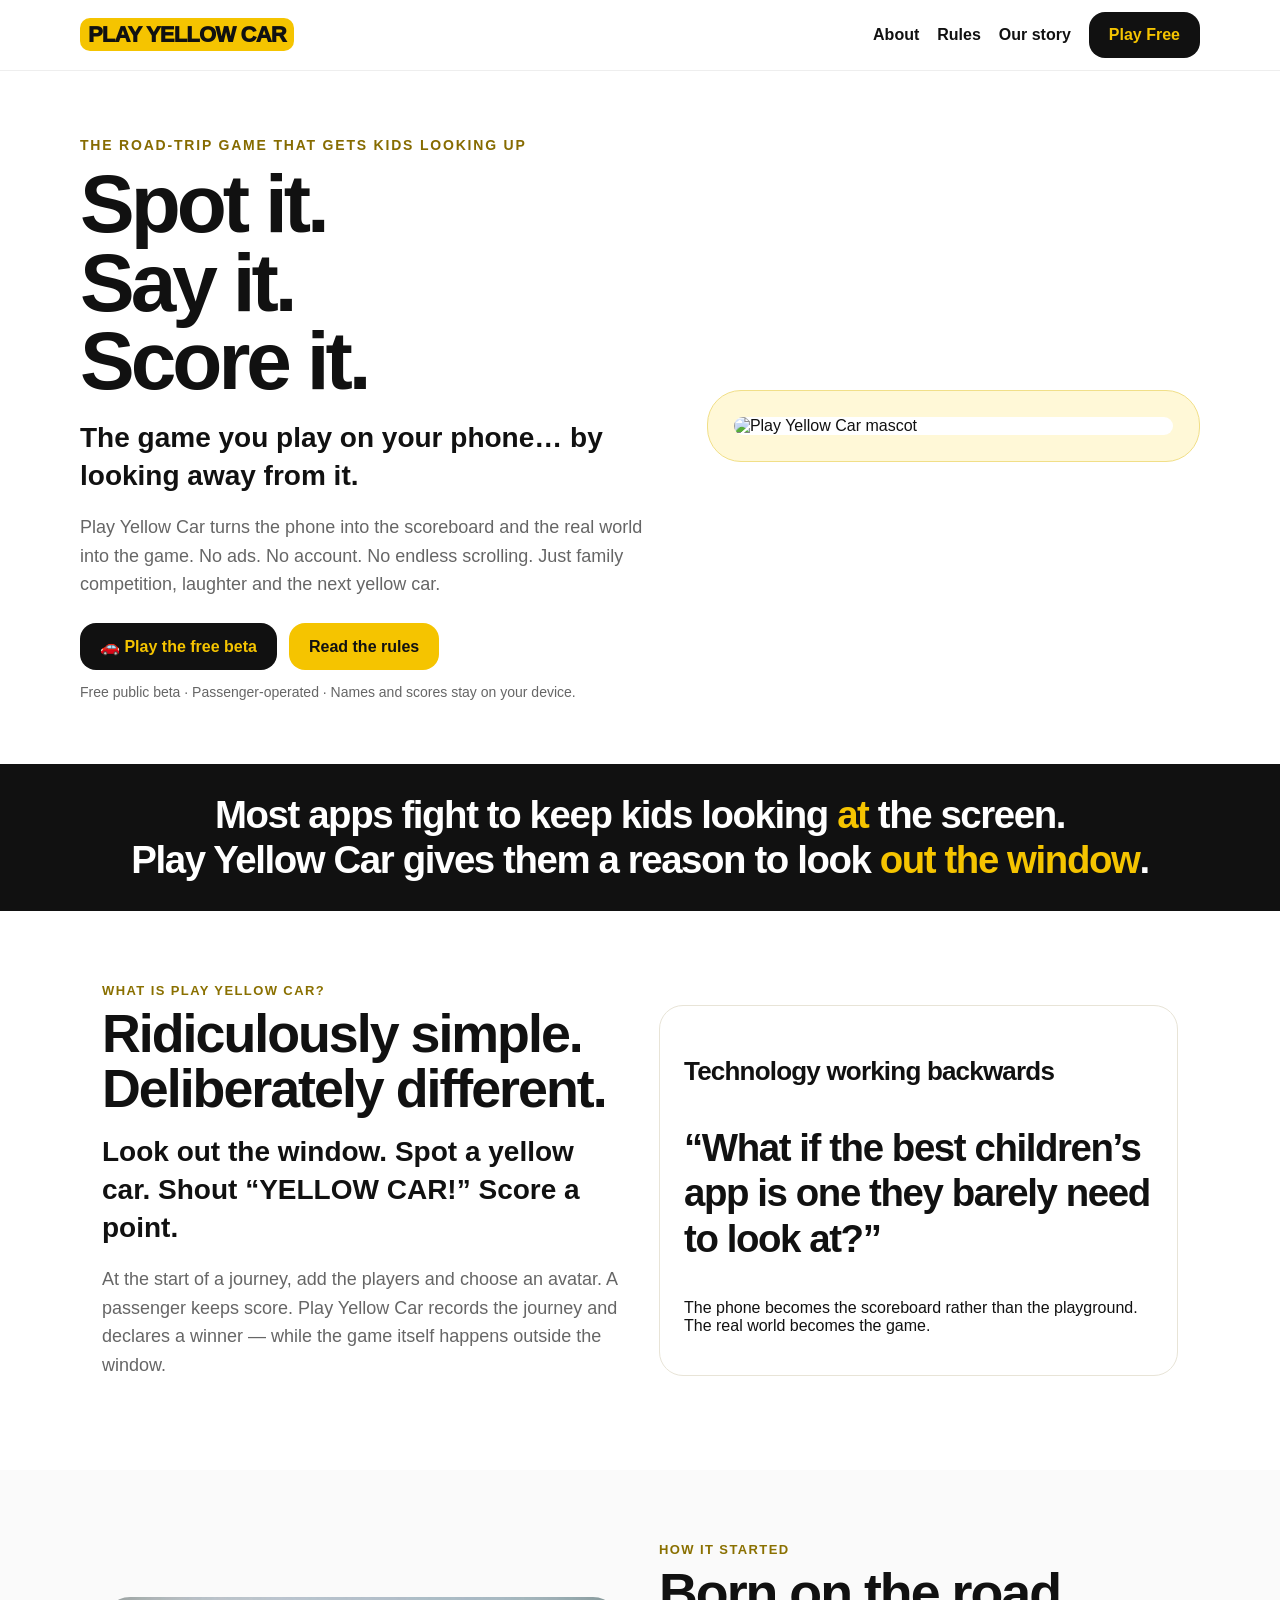
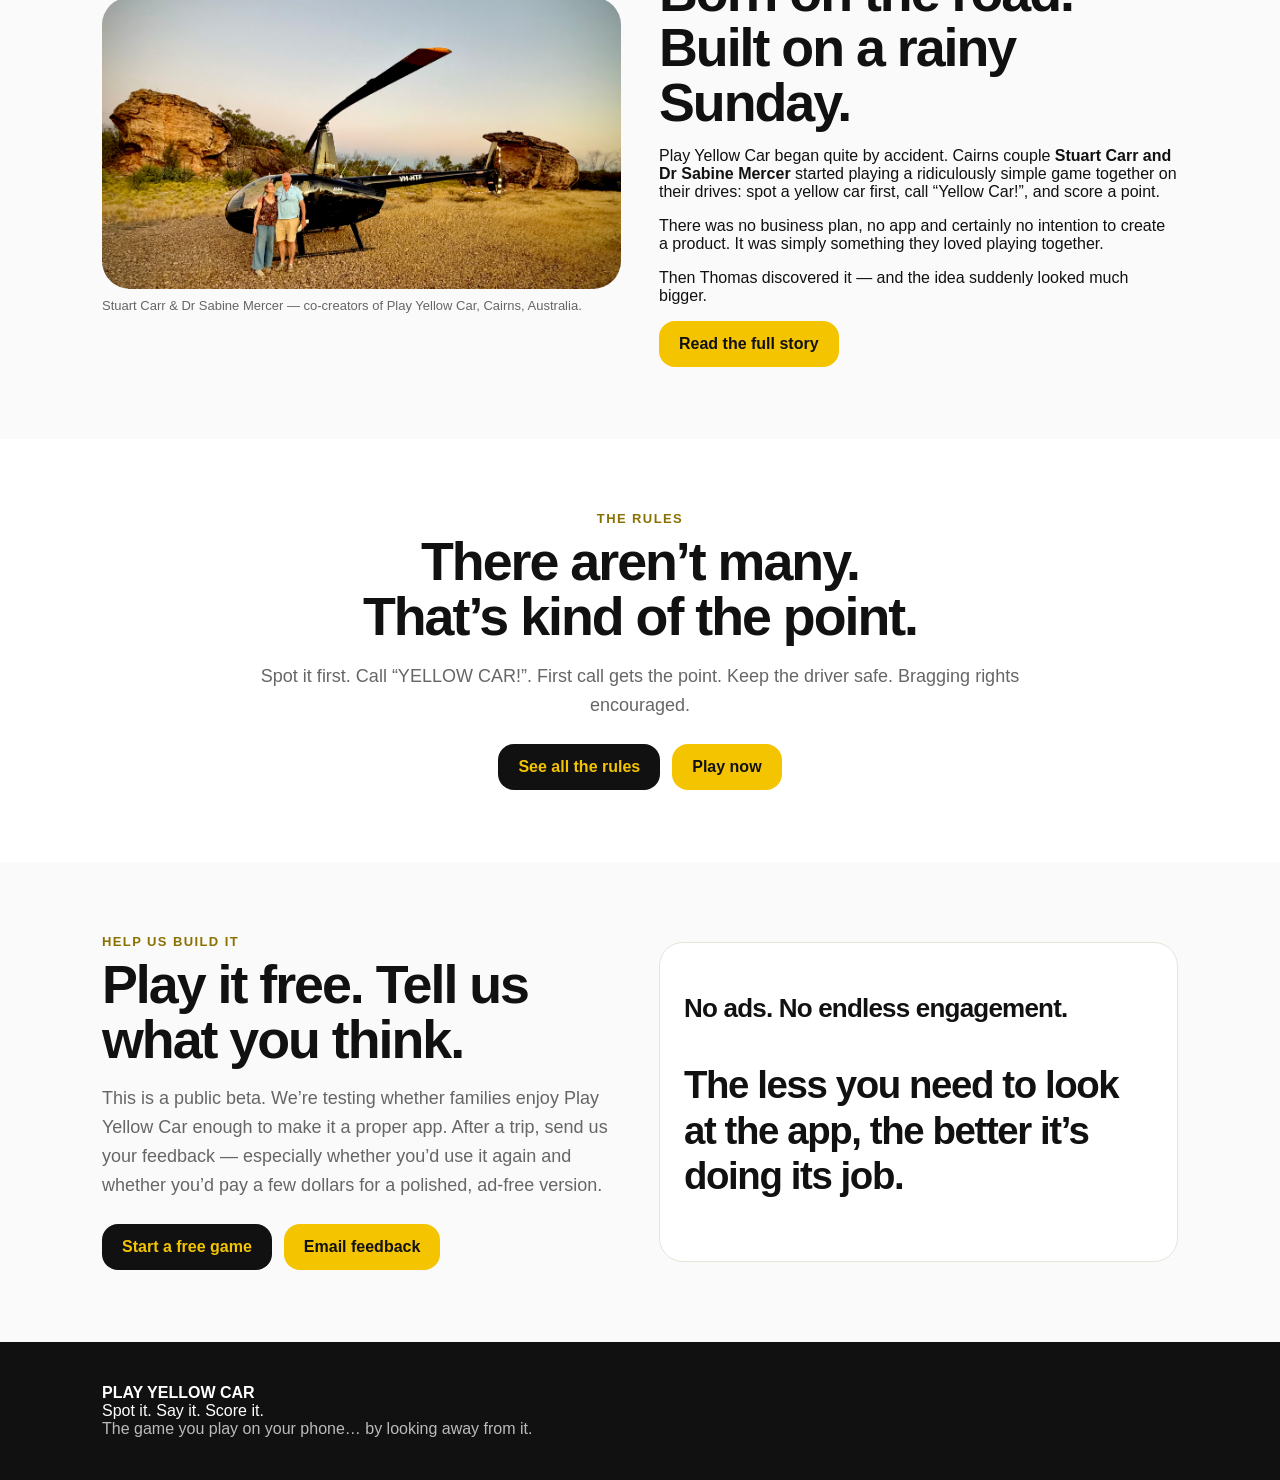
==== commit f3992e7d: "Use helicopter founders photo across site" ====
--- a/index.html
+++ b/index.html
@@ -6,7 +6,7 @@
 <header class="wrap hero"><div><div class="kicker">The road-trip game that gets kids looking up</div><h1>Spot it.<br>Say it.<br>Score it.</h1><p class="lead">The game you play on your phone… by looking away from it.</p><p class="sublead">Play Yellow Car turns the phone into the scoreboard and the real world into the game. No ads. No account. No endless scrolling. Just family competition, laughter and the next yellow car.</p><div class="actions"><a class="btn btn-dark" href="play/">🚗 Play the free beta</a><a class="btn btn-yellow" href="rules/">Read the rules</a></div><p class="small">Free public beta · Passenger-operated · Names and scores stay on your device.</p></div><div class="hero-card"><img src="https://raw.githubusercontent.com/thestuminator/Yellow-Car/main/yellow-car-bmw.png" alt="Play Yellow Car mascot"></div></header>
 <section class="strip"><div class="wrap"><div class="bigquote">Most apps fight to keep kids looking <strong>at</strong> the screen.<br>Play Yellow Car gives them a reason to look <strong>out the window</strong>.</div></div></section>
 <section id="about" class="section"><div class="wrap grid2"><div><div class="eyebrow">What is Play Yellow Car?</div><h2>Ridiculously simple. Deliberately different.</h2><p class="lead">Look out the window. Spot a yellow car. Shout “YELLOW CAR!” Score a point.</p><p class="sublead">At the start of a journey, add the players and choose an avatar. A passenger keeps score. Play Yellow Car records the journey and declares a winner — while the game itself happens outside the window.</p></div><div class="card"><h3>Technology working backwards</h3><p class="bigquote">“What if the best children’s app is one they barely need to look at?”</p><p>The phone becomes the scoreboard rather than the playground. The real world becomes the game.</p></div></div></section>
-<section id="story" class="section alt"><div class="wrap grid2"><div><div class="story-photo coast"><img src="assets/founders-coast-original.jpg.JPG" alt="Stuart Carr and Dr Sabine Mercer"></div><div class="caption">Stuart Carr & Dr Sabine Mercer — co-creators of Play Yellow Car, Cairns, Australia.</div></div><div><div class="eyebrow">How it started</div><h2>Born on the road. Built on a rainy Sunday.</h2><p>Play Yellow Car began quite by accident. Cairns couple <strong>Stuart Carr and Dr Sabine Mercer</strong> started playing a ridiculously simple game together on their drives: spot a yellow car first, call “Yellow Car!”, and score a point.</p><p>There was no business plan, no app and certainly no intention to create a product. It was simply something they loved playing together.</p><p>Then Thomas discovered it — and the idea suddenly looked much bigger.</p><a class="btn btn-yellow" href="about/">Read the full story</a></div></div></section>
+<section id="story" class="section alt"><div class="wrap grid2"><div><div class="story-photo coast"><img src="assets/IMG_9187.JPG" alt="Stuart Carr and Dr Sabine Mercer"></div><div class="caption">Stuart Carr & Dr Sabine Mercer — co-creators of Play Yellow Car, Cairns, Australia.</div></div><div><div class="eyebrow">How it started</div><h2>Born on the road. Built on a rainy Sunday.</h2><p>Play Yellow Car began quite by accident. Cairns couple <strong>Stuart Carr and Dr Sabine Mercer</strong> started playing a ridiculously simple game together on their drives: spot a yellow car first, call “Yellow Car!”, and score a point.</p><p>There was no business plan, no app and certainly no intention to create a product. It was simply something they loved playing together.</p><p>Then Thomas discovered it — and the idea suddenly looked much bigger.</p><a class="btn btn-yellow" href="about/">Read the full story</a></div></div></section>
 <section class="section"><div class="wrap center"><div class="eyebrow">The rules</div><h2>There aren’t many.<br>That’s kind of the point.</h2><p class="sublead" style="margin:auto">Spot it first. Call “YELLOW CAR!”. First call gets the point. Keep the driver safe. Bragging rights encouraged.</p><div class="actions" style="justify-content:center"><a class="btn btn-dark" href="rules/">See all the rules</a><a class="btn btn-yellow" href="play/">Play now</a></div></div></section>
 <section class="section alt"><div class="wrap grid2"><div><div class="eyebrow">Help us build it</div><h2>Play it free. Tell us what you think.</h2><p class="sublead">This is a public beta. We’re testing whether families enjoy Play Yellow Car enough to make it a proper app. After a trip, send us your feedback — especially whether you’d use it again and whether you’d pay a few dollars for a polished, ad-free version.</p><div class="actions"><a class="btn btn-dark" href="play/">Start a free game</a><a class="btn btn-yellow" href="mailto:feedback@playyellowcar.com?subject=Play%20Yellow%20Car%20Beta%20Feedback">Email feedback</a></div></div><div class="card"><h3>No ads. No endless engagement.</h3><p class="bigquote">The less you need to look at the app, the better it’s doing its job.</p></div></div></section>
 <footer class="footer"><div class="wrap"><strong>PLAY YELLOW CAR</strong><br>Spot it. Say it. Score it.<br><span style="color:#bbb">The game you play on your phone… by looking away from it.</span></div></footer><script>if('serviceWorker'in navigator)navigator.serviceWorker.register('sw.js');</script></body></html>
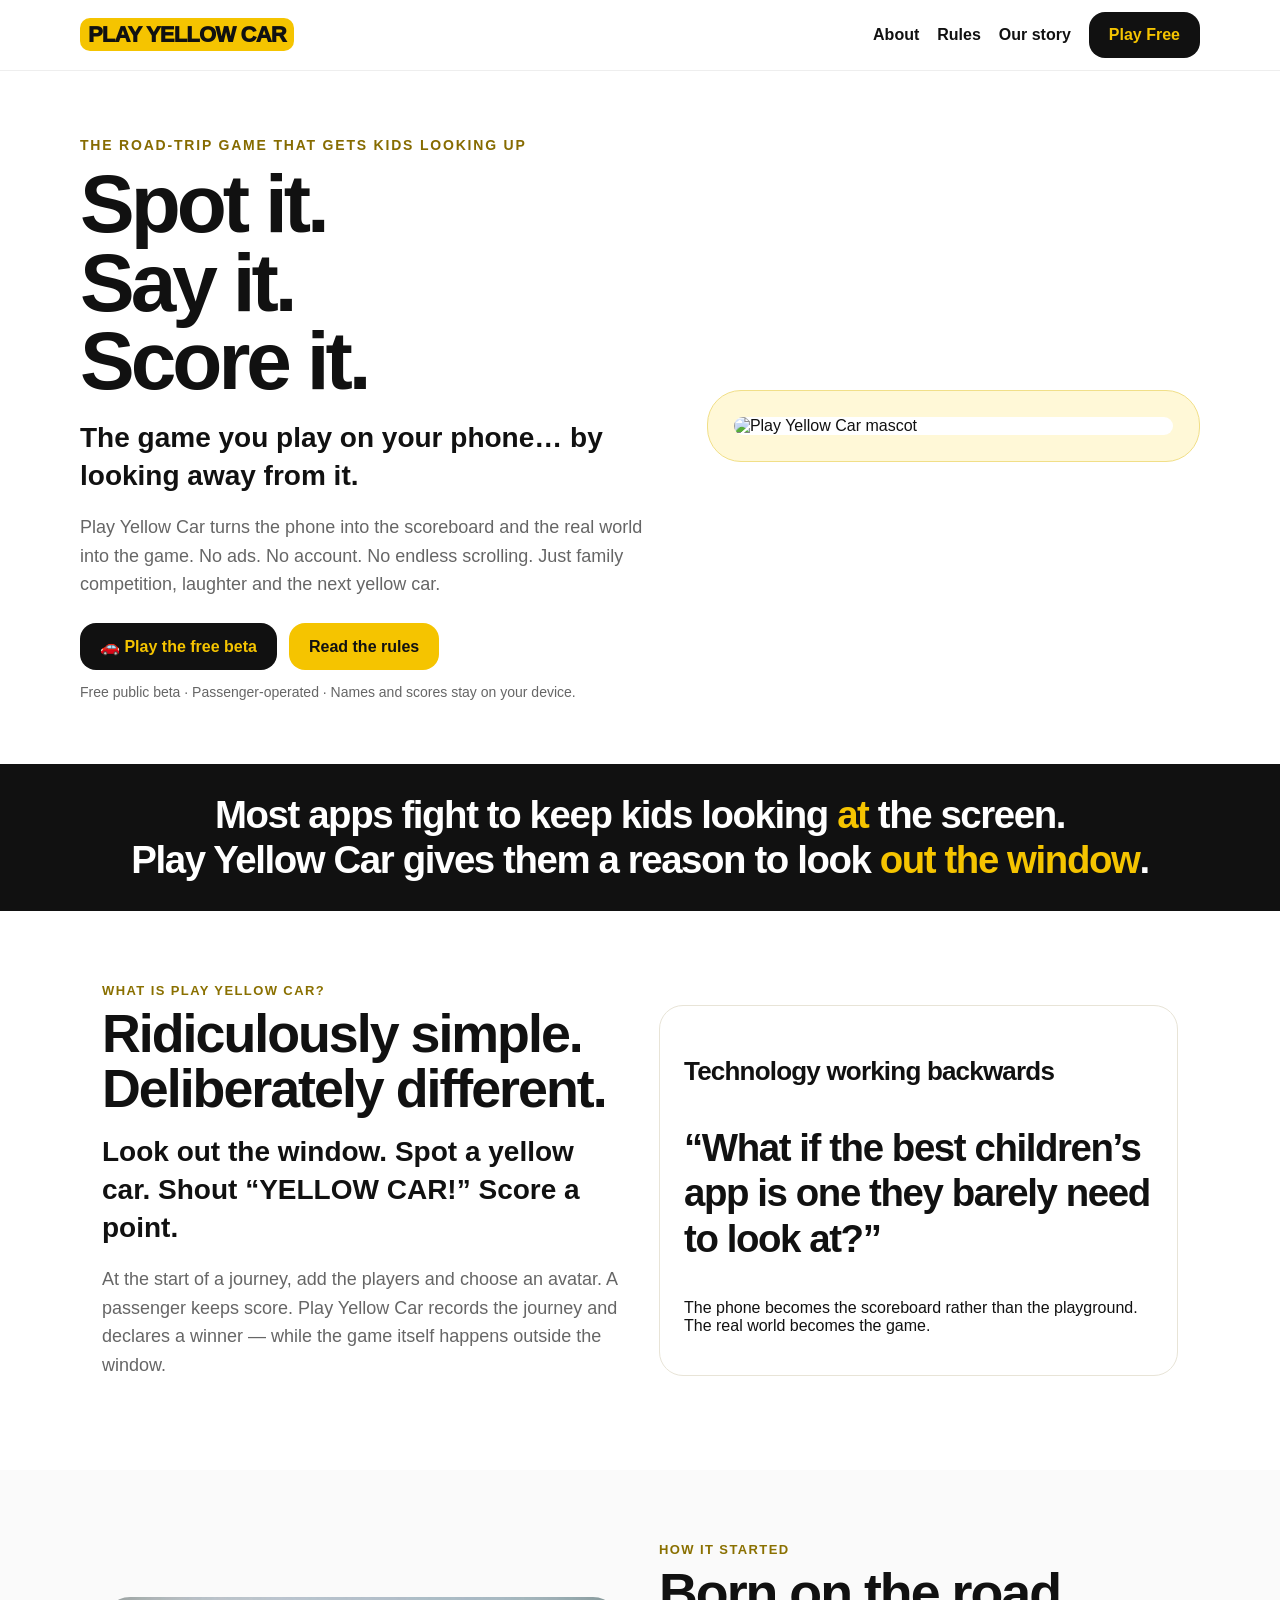
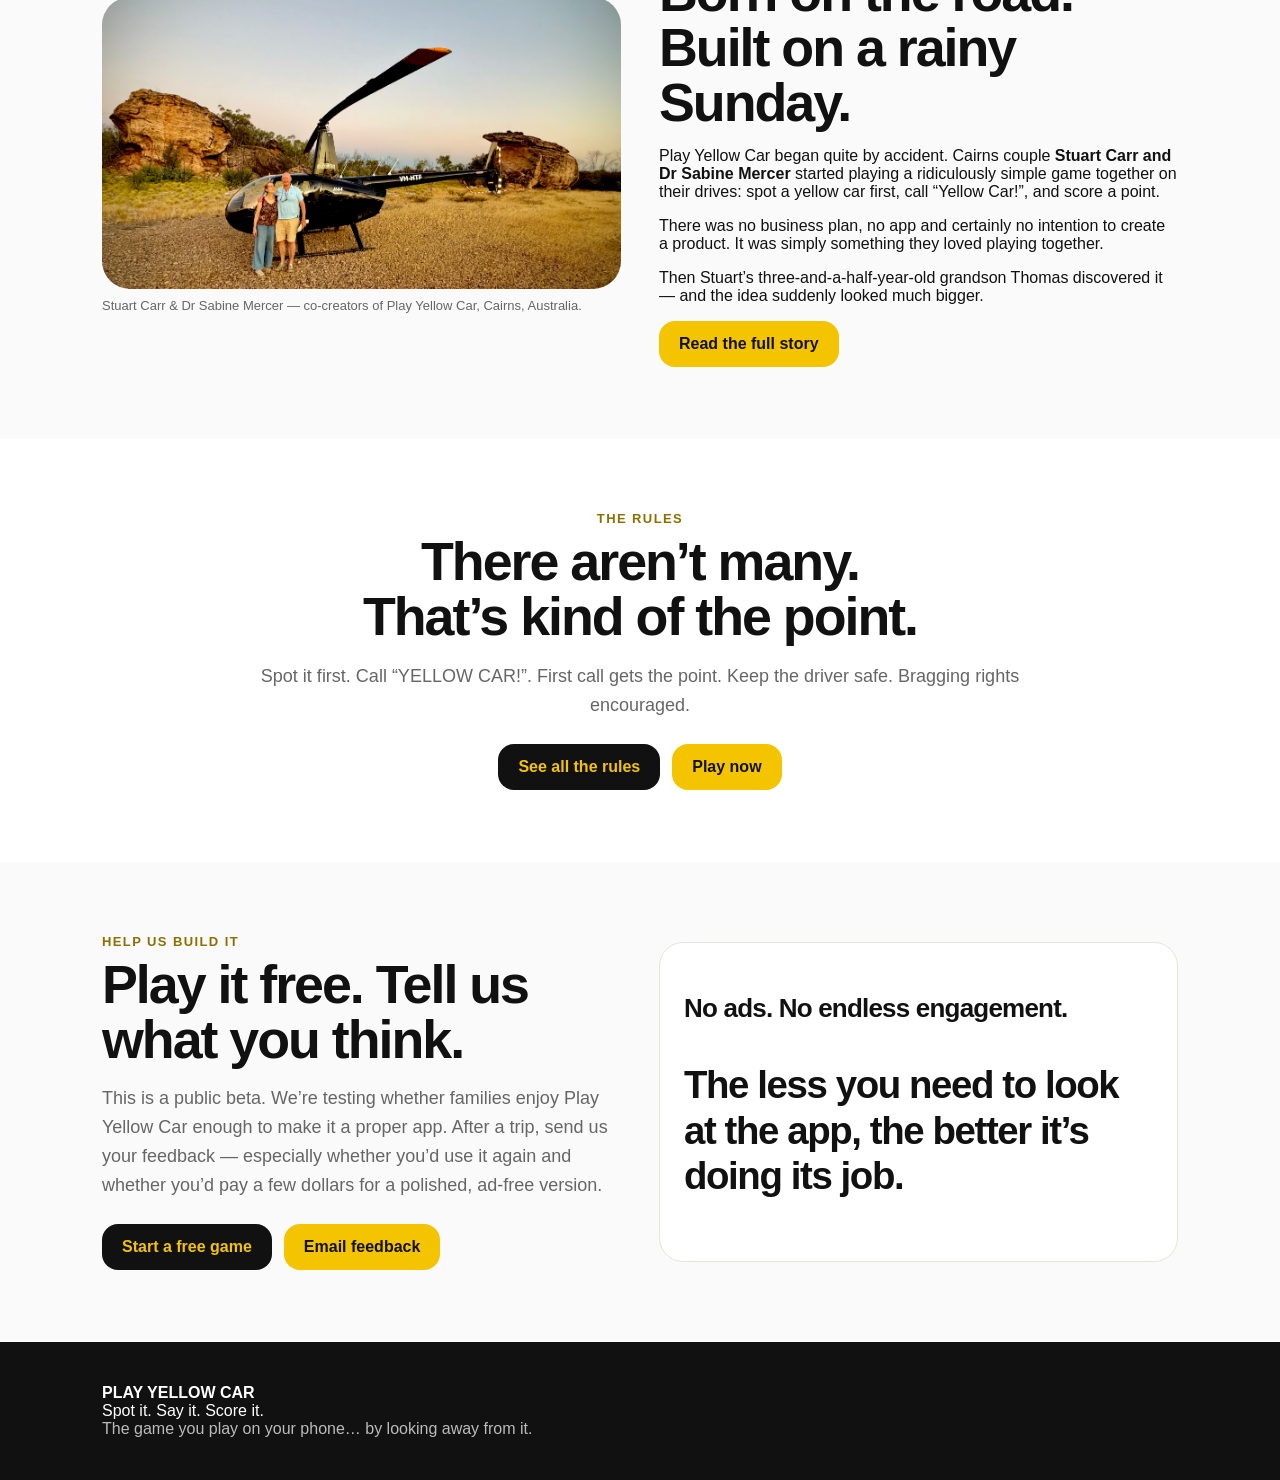
==== commit cbc5f761: "Clarify Thomas relationship in founders story" ====
--- a/index.html
+++ b/index.html
@@ -6,7 +6,7 @@
 <header class="wrap hero"><div><div class="kicker">The road-trip game that gets kids looking up</div><h1>Spot it.<br>Say it.<br>Score it.</h1><p class="lead">The game you play on your phone… by looking away from it.</p><p class="sublead">Play Yellow Car turns the phone into the scoreboard and the real world into the game. No ads. No account. No endless scrolling. Just family competition, laughter and the next yellow car.</p><div class="actions"><a class="btn btn-dark" href="play/">🚗 Play the free beta</a><a class="btn btn-yellow" href="rules/">Read the rules</a></div><p class="small">Free public beta · Passenger-operated · Names and scores stay on your device.</p></div><div class="hero-card"><img src="https://raw.githubusercontent.com/thestuminator/Yellow-Car/main/yellow-car-bmw.png" alt="Play Yellow Car mascot"></div></header>
 <section class="strip"><div class="wrap"><div class="bigquote">Most apps fight to keep kids looking <strong>at</strong> the screen.<br>Play Yellow Car gives them a reason to look <strong>out the window</strong>.</div></div></section>
 <section id="about" class="section"><div class="wrap grid2"><div><div class="eyebrow">What is Play Yellow Car?</div><h2>Ridiculously simple. Deliberately different.</h2><p class="lead">Look out the window. Spot a yellow car. Shout “YELLOW CAR!” Score a point.</p><p class="sublead">At the start of a journey, add the players and choose an avatar. A passenger keeps score. Play Yellow Car records the journey and declares a winner — while the game itself happens outside the window.</p></div><div class="card"><h3>Technology working backwards</h3><p class="bigquote">“What if the best children’s app is one they barely need to look at?”</p><p>The phone becomes the scoreboard rather than the playground. The real world becomes the game.</p></div></div></section>
-<section id="story" class="section alt"><div class="wrap grid2"><div><div class="story-photo coast"><img src="assets/IMG_9187.JPG" alt="Stuart Carr and Dr Sabine Mercer"></div><div class="caption">Stuart Carr & Dr Sabine Mercer — co-creators of Play Yellow Car, Cairns, Australia.</div></div><div><div class="eyebrow">How it started</div><h2>Born on the road. Built on a rainy Sunday.</h2><p>Play Yellow Car began quite by accident. Cairns couple <strong>Stuart Carr and Dr Sabine Mercer</strong> started playing a ridiculously simple game together on their drives: spot a yellow car first, call “Yellow Car!”, and score a point.</p><p>There was no business plan, no app and certainly no intention to create a product. It was simply something they loved playing together.</p><p>Then Thomas discovered it — and the idea suddenly looked much bigger.</p><a class="btn btn-yellow" href="about/">Read the full story</a></div></div></section>
+<section id="story" class="section alt"><div class="wrap grid2"><div><div class="story-photo coast"><img src="assets/IMG_9187.JPG" alt="Stuart Carr and Dr Sabine Mercer"></div><div class="caption">Stuart Carr & Dr Sabine Mercer — co-creators of Play Yellow Car, Cairns, Australia.</div></div><div><div class="eyebrow">How it started</div><h2>Born on the road. Built on a rainy Sunday.</h2><p>Play Yellow Car began quite by accident. Cairns couple <strong>Stuart Carr and Dr Sabine Mercer</strong> started playing a ridiculously simple game together on their drives: spot a yellow car first, call “Yellow Car!”, and score a point.</p><p>There was no business plan, no app and certainly no intention to create a product. It was simply something they loved playing together.</p><p>Then Stuart’s three-and-a-half-year-old grandson Thomas discovered it — and the idea suddenly looked much bigger.</p><a class="btn btn-yellow" href="about/">Read the full story</a></div></div></section>
 <section class="section"><div class="wrap center"><div class="eyebrow">The rules</div><h2>There aren’t many.<br>That’s kind of the point.</h2><p class="sublead" style="margin:auto">Spot it first. Call “YELLOW CAR!”. First call gets the point. Keep the driver safe. Bragging rights encouraged.</p><div class="actions" style="justify-content:center"><a class="btn btn-dark" href="rules/">See all the rules</a><a class="btn btn-yellow" href="play/">Play now</a></div></div></section>
 <section class="section alt"><div class="wrap grid2"><div><div class="eyebrow">Help us build it</div><h2>Play it free. Tell us what you think.</h2><p class="sublead">This is a public beta. We’re testing whether families enjoy Play Yellow Car enough to make it a proper app. After a trip, send us your feedback — especially whether you’d use it again and whether you’d pay a few dollars for a polished, ad-free version.</p><div class="actions"><a class="btn btn-dark" href="play/">Start a free game</a><a class="btn btn-yellow" href="mailto:feedback@playyellowcar.com?subject=Play%20Yellow%20Car%20Beta%20Feedback">Email feedback</a></div></div><div class="card"><h3>No ads. No endless engagement.</h3><p class="bigquote">The less you need to look at the app, the better it’s doing its job.</p></div></div></section>
 <footer class="footer"><div class="wrap"><strong>PLAY YELLOW CAR</strong><br>Spot it. Say it. Score it.<br><span style="color:#bbb">The game you play on your phone… by looking away from it.</span></div></footer><script>if('serviceWorker'in navigator)navigator.serviceWorker.register('sw.js');</script></body></html>
